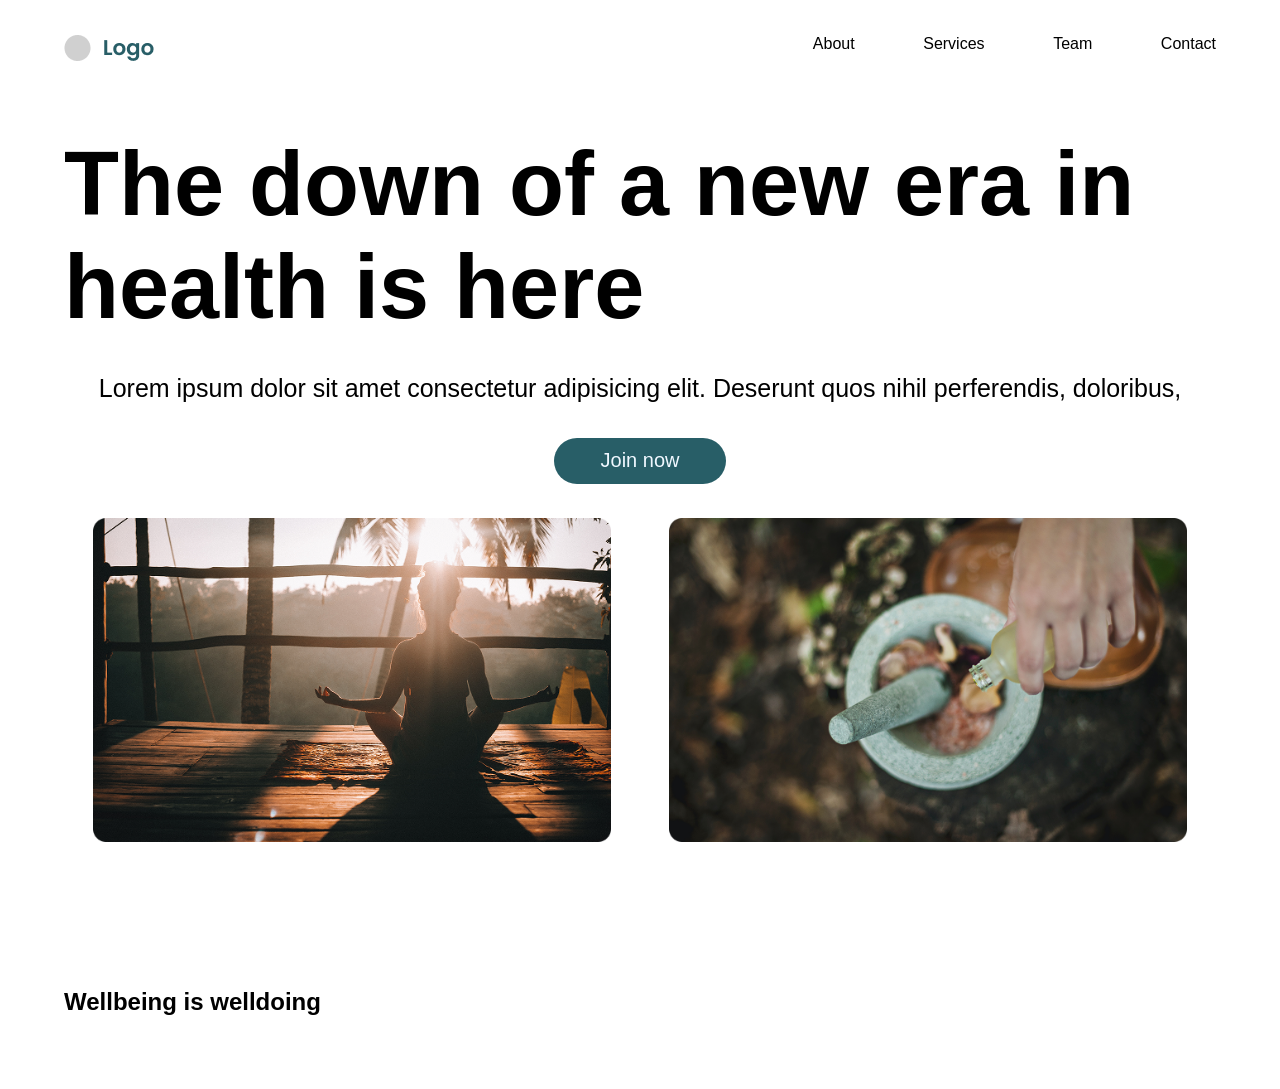
==== task6/index.html @ cd9bdf54 "task7" ====
<!DOCTYPE html>
<html lang="en">
<head>
    <meta charset="UTF-8">
    <meta name="viewport" content="width=device-width, initial-scale=1.0">
    <title>Document</title>
    <link rel="stylesheet" href="css/style.css">
</head>
<body>
    <nav>
        <div class="container">
            <div class="flex padding-top-bottom between">
                <img src="images/Logo.png" alt="">
                <ul class="flex between">
                    <li><a href="#">About</a></li>
                    <li><a href="#">Services</a></li>
                    <li><a href="#">Team</a></li>
                    <li><a href="#"></a>Contact</a></li>
                </ul>
            </div>
        </div>
    </nav>
    <section class="">
        <div class="container padding-top-bottom head">
            <h1>The down of a new era in health is here</h1>
            <p class="padding-top-bottom">Lorem ipsum dolor sit amet consectetur adipisicing elit. Deserunt quos nihil perferendis, doloribus,</p>
            <div class="flex btn">  
                <button class="flex">Join now</button>
            </div>
            <div class="flex img padding-top-bottom">
                <img src="images/jared-rice-xce530fBHrk-unsplash 1.png" alt="">
                <img src="images/katherine-hanlon-mod2s3-qFOc-unsplash 1.png" alt="">
            </div>
        </div>
    </section>
    <section class="padding-top-bottom">
        <div class="container">
            <h2 class="padding-top-bottom">Wellbeing is welldoing</h2>
            <div class="info">
                
            </div>
        </div>
    </section>
</body>
</html>
---- task6/css/style.css ----
*{
    padding: 0;
    margin: 0;
    box-sizing: border-box;
    font-family: sans-serif;
}
.container{
    width: 90%;
    margin: auto;
}
.flex{
    display: flex;
}
a{
    text-decoration: none;
    color: inherit;
}
ul{
    list-style:none ;
    width: 35%;
}
.padding-top-bottom{
    padding: 3% 0;
}
.between{
    justify-content: space-between;
}
h1{
    font-size: 90px;
}
.head p{
    text-align: center;
    font-size: 25px;
}
.btn{
    justify-content: center;
}
.head button{
    padding: 1% 4%;
    border-radius: 30px;
    border: none;
    background-color: #285E67;
    color: aliceblue;
    font-size: 20px;
}
.img{
    justify-content: space-around;
}
.img img{
    width: 45%;
}
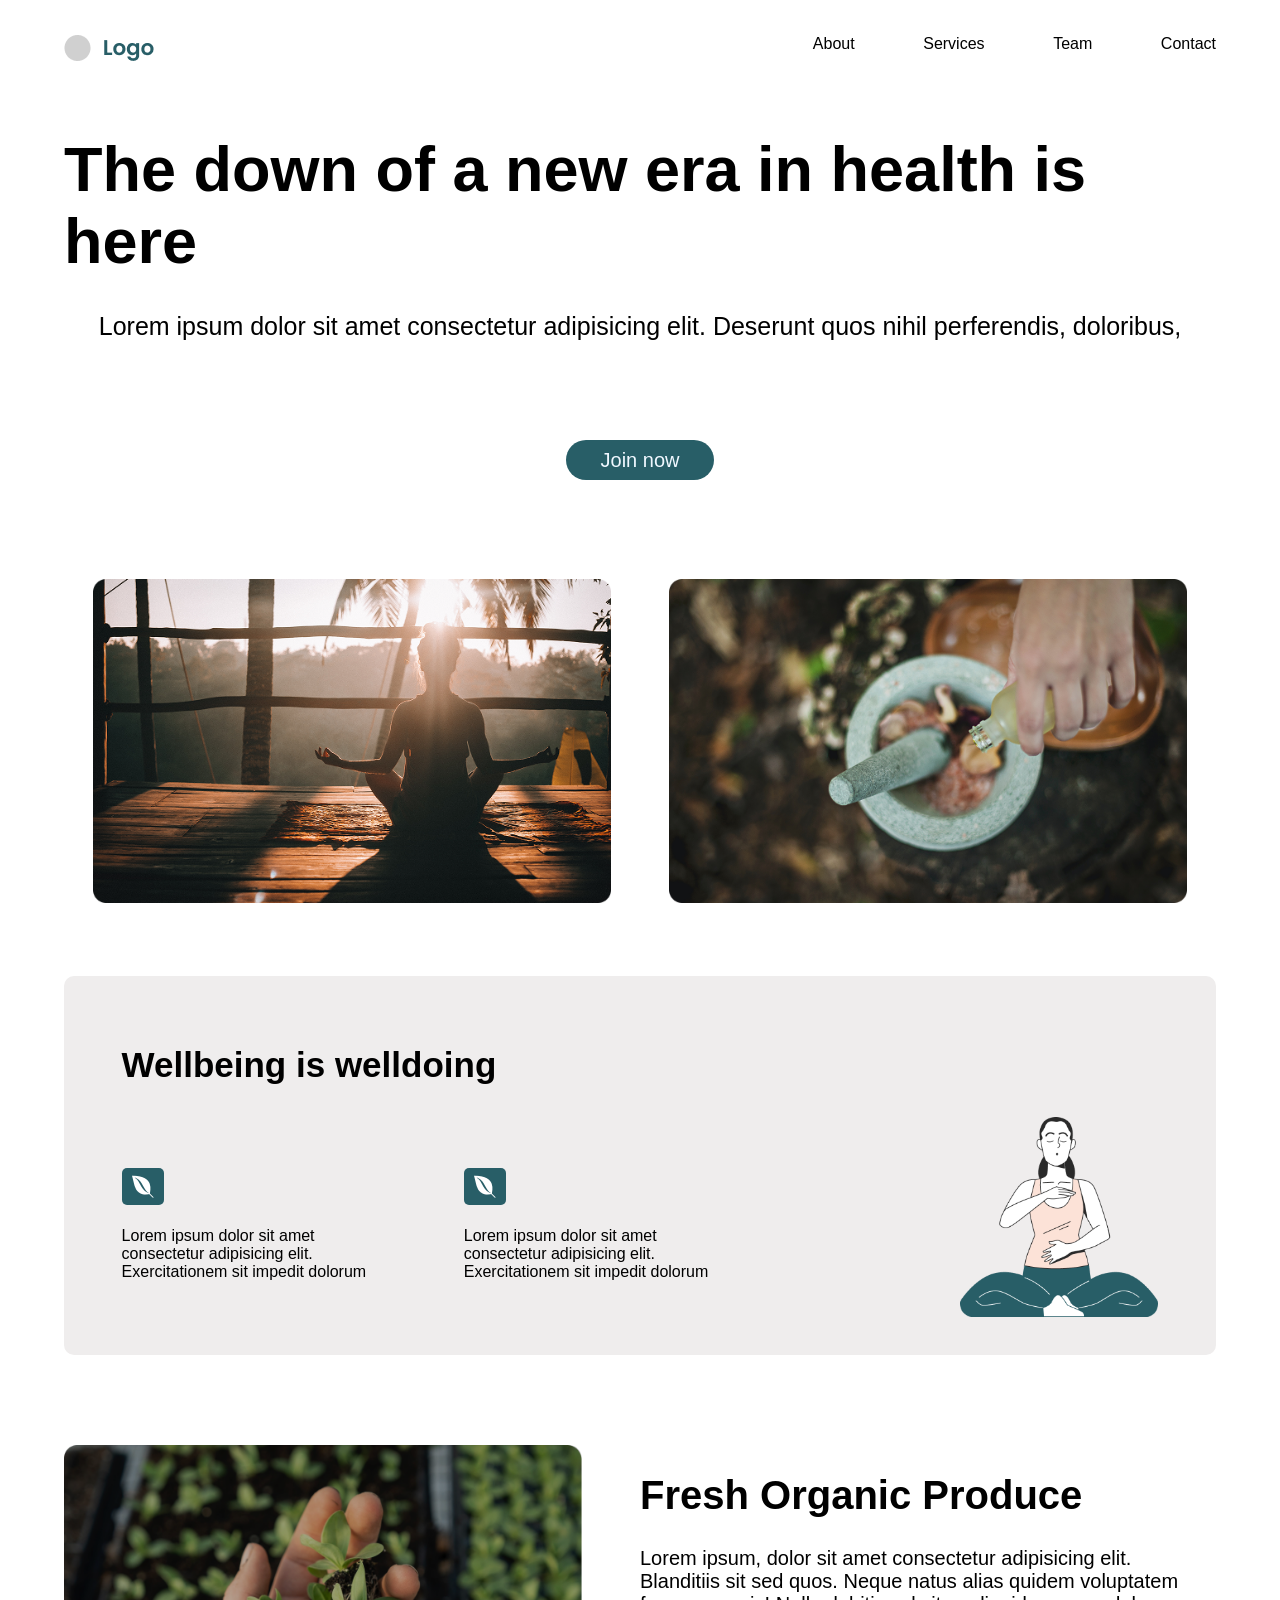
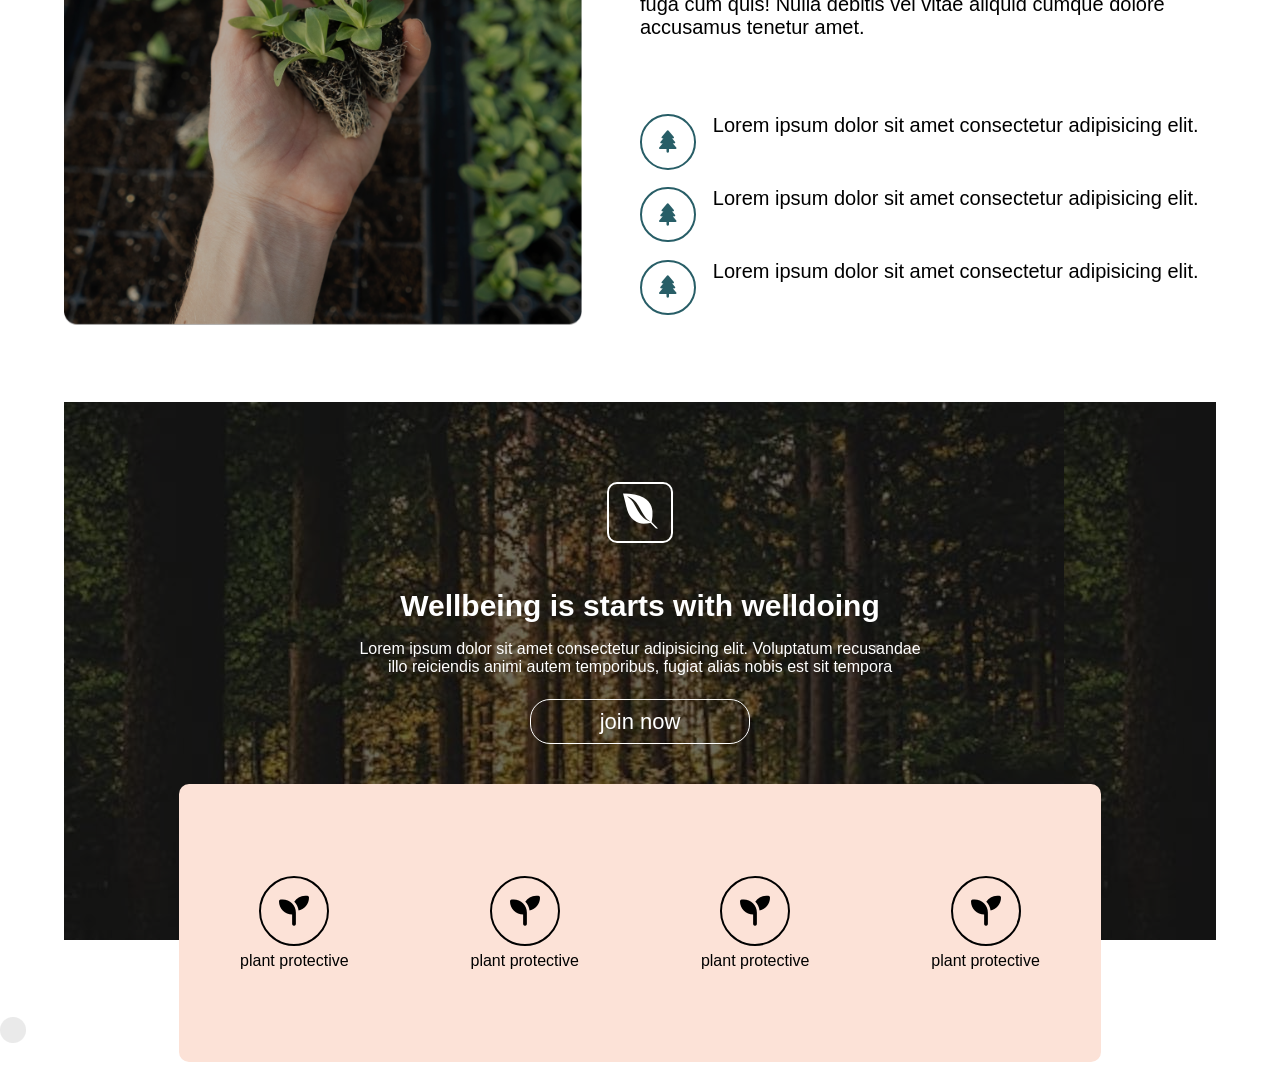
==== commit b88ef352: "task8" ====
--- a/task6/index.html
+++ b/task6/index.html
@@ -4,6 +4,7 @@
     <meta charset="UTF-8">
     <meta name="viewport" content="width=device-width, initial-scale=1.0">
     <title>Document</title>
+    <link rel="stylesheet" href="css/all.min.css">
     <link rel="stylesheet" href="css/style.css">
 </head>
 <body>
@@ -33,13 +34,97 @@
             </div>
         </div>
     </section>
-    <section class="padding-top-bottom">
+    <section class="padding-top-bottom container wellbeing">
         <div class="container">
-            <h2 class="padding-top-bottom">Wellbeing is welldoing</h2>
-            <div class="info">
-                
+            <h2 class="padding-top-bottom con">Wellbeing is welldoing</h2>
+            <div class="flex between">
+                <div class="info flex between">
+                    <div class="half-info">
+                        <i class="fa-brands fa-envira icon"></i>
+                        <p>Lorem ipsum dolor sit amet consectetur adipisicing elit.
+                            Exercitationem sit impedit dolorum  </p>
+                    </div>
+                    <div class="half-info">
+                        <i class="fa-brands fa-envira icon"></i>
+                        <p>Lorem ipsum dolor sit amet consectetur adipisicing elit.
+                            Exercitationem sit impedit dolorum  </p>
+                    </div>
+                </div>
+                <img src="images/Group.png" alt="" height="200px">
+            </div>
+    </section>
+    <section class="container padding-top-bottom ">
+        <div class="flex between">
+            <img src="images/Group 15.png" alt="" class="hand">
+            <div class="plant">
+                <h2>Fresh Organic Produce</h2>
+                <p>Lorem ipsum, dolor sit amet consectetur adipisicing elit. Blanditiis sit sed quos.
+                    Neque natus alias quidem voluptatem fuga cum quis! Nulla debitis vel vitae
+                    aliquid cumque dolore accusamus tenetur amet.</p>
+                <div class="flowers">
+                    <div class="flower flex">
+                        <div class="tree-div">
+                            <i class="fa-solid fa-tree tree"></i>
+                        </div>
+                        <p>Lorem ipsum dolor sit amet consectetur adipisicing elit.</p>
+                    </div>
+                    <div class="flower flex padding-top-bottom">
+                        <div class="tree-div">
+                            <i class="fa-solid fa-tree tree"></i>
+                        </div>
+                        <p>Lorem ipsum dolor sit amet consectetur adipisicing elit.</p>
+                    </div>
+                    <div class="flower flex">
+                        <div class="tree-div">
+                            <i class="fa-solid fa-tree tree"></i>
+                        </div>
+                        <p>Lorem ipsum dolor sit amet consectetur adipisicing elit.</p>
+                    </div>
+                </div>
+            </div>
+        </div>
+        </div>
+    </section>
+    <section class=" padding-top-bottom container ">
+        <div class="bg-img">
+            <div class="black">
+                <div class="infos padding-top-bottom">
+                    <div class="icn block">
+                        <i class="fa-brands fa-envira "></i>
+                    </div>
+                    <h3>Wellbeing is starts with welldoing</h3>
+                    <p>Lorem ipsum dolor sit amet consectetur adipisicing elit. Voluptatum recusandae illo reiciendis animi autem temporibus,
+                        fugiat alias nobis est sit tempora</p>
+                    <button class="btn">
+                        join now
+                    </button>
+                </div>
+                <div class="plant-protective flex between">
+                    <div class="icon-pro flex">
+                        <i class="fa-solid fa-seedling block prot"></i>
+                        <span>plant protective</span>
+                    </div>
+                    <div class="icon-pro flex">
+                        <i class="fa-solid fa-seedling block prot"></i>
+                        <span>plant protective</span>
+                    </div>
+                    <div class="icon-pro flex">
+                        <i class="fa-solid fa-seedling block prot"></i>
+                        <span>plant protective</span>
+                    </div>
+                    <div class="icon-pro flex">
+                        <i class="fa-solid fa-seedling block prot"></i>
+                        <span>plant protective</span>
+                    </div>
+                </div>
             </div>
         </div>
     </section>
+    <footer class="flex between padding-top-bottom ">
+        <div>
+            <img src="images/Logo (1).png" alt="">
+            
+        </div>
+    </footer>
 </body>
 </html>
--- a/task6/css/style.css
+++ b/task6/css/style.css
@@ -25,8 +25,11 @@
 .between{
     justify-content: space-between;
 }
+.block{
+    display: block;
+}
 h1{
-    font-size: 90px;
+    font-size: 63px;
 }
 .head p{
     text-align: center;
@@ -49,4 +52,128 @@
 .img img{
     width: 45%;
 }
-   +.wellbeing{
+    background-color: #efeded;
+    border-radius: 10px;
+    margin-bottom: 4%;
+}
+.con{
+    font-size: 35px;
+}
+.info{
+    width: 60%;
+    margin-top: 5%;
+
+}
+.half-info{
+    width: 45%;
+}
+.icon{
+    background-color:#285E67;
+    display: inline-block;
+    padding: 2%;
+    border-radius: 5px;
+    color: white;
+    font-size: 25px;
+    margin-bottom: 8%;
+    width: 15%;
+}
+.hand{
+    width: 45%;
+}
+.plant{
+    width: 50%;
+}
+.plant h2{
+    font-size: 40px;
+    padding: 5% 0;
+}
+.plant p{
+    font-size: 20px;
+    padding-bottom: 3%;
+}
+.flowers{
+    padding-top: 10%;
+    font-size:50px;
+}
+.tree-div{
+    margin-right: 3%;
+    padding:1% ;
+    border: 2px solid #285E67;
+    color: #285E67;
+    border-radius: 50%;
+    font-size: 20px;
+}
+.tree{
+    display: inline-flex;
+    justify-content: center;
+    text-align: center;
+    width: 40px;
+    height: 40px;
+    align-items: center;
+}
+.bg-img{
+    background-image: url(../images/51cTpzsEMrL._AC_UF1000\,1000_QL80_.jpg);
+    position: relative;
+}
+.black{
+    background-color: #00000094;
+}
+.infos{
+    color: white;
+    margin: auto;
+    width: 50%;
+    text-align: center;
+    padding-bottom: 15%;
+}
+.icn{
+    font-size: 40px;
+    border: 2px solid white;
+    margin: 8% auto;
+    border-radius: 10px;
+    width: fit-content; 
+    padding: 1%;
+}
+.infos h3{
+    font-size: 30px;
+    margin-bottom: 3%;
+}
+.btn{
+    font-size: 22px;
+    border: 1px solid white;
+    border-radius: 20px;
+    padding: 1.5% 12%;
+    margin: 4% 0;
+    background-color: transparent;
+    color: white;
+}
+.plant-protective{
+    position: absolute;
+    background-color: #FCE2D7;
+    top: 71%;
+    padding: 8% 0%;
+    width: 80%;
+    left: 10%;
+    border-radius: 10px;
+    justify-content: space-around;
+    align-items: center;
+}
+.icon-pro{
+    width: 20%;
+    flex-direction: column;
+    align-items: center;
+    justify-content: center;
+    text-align: center;
+}
+.prot{
+    font-size: 30px;
+    border: 2px solid black;
+    border-radius: 50%;
+    padding: 2%;
+    display: inline-flex;
+    align-items: center;
+    justify-content: center;
+    width: 70px;
+    height: 70px;
+    margin-bottom: 3%;
+}
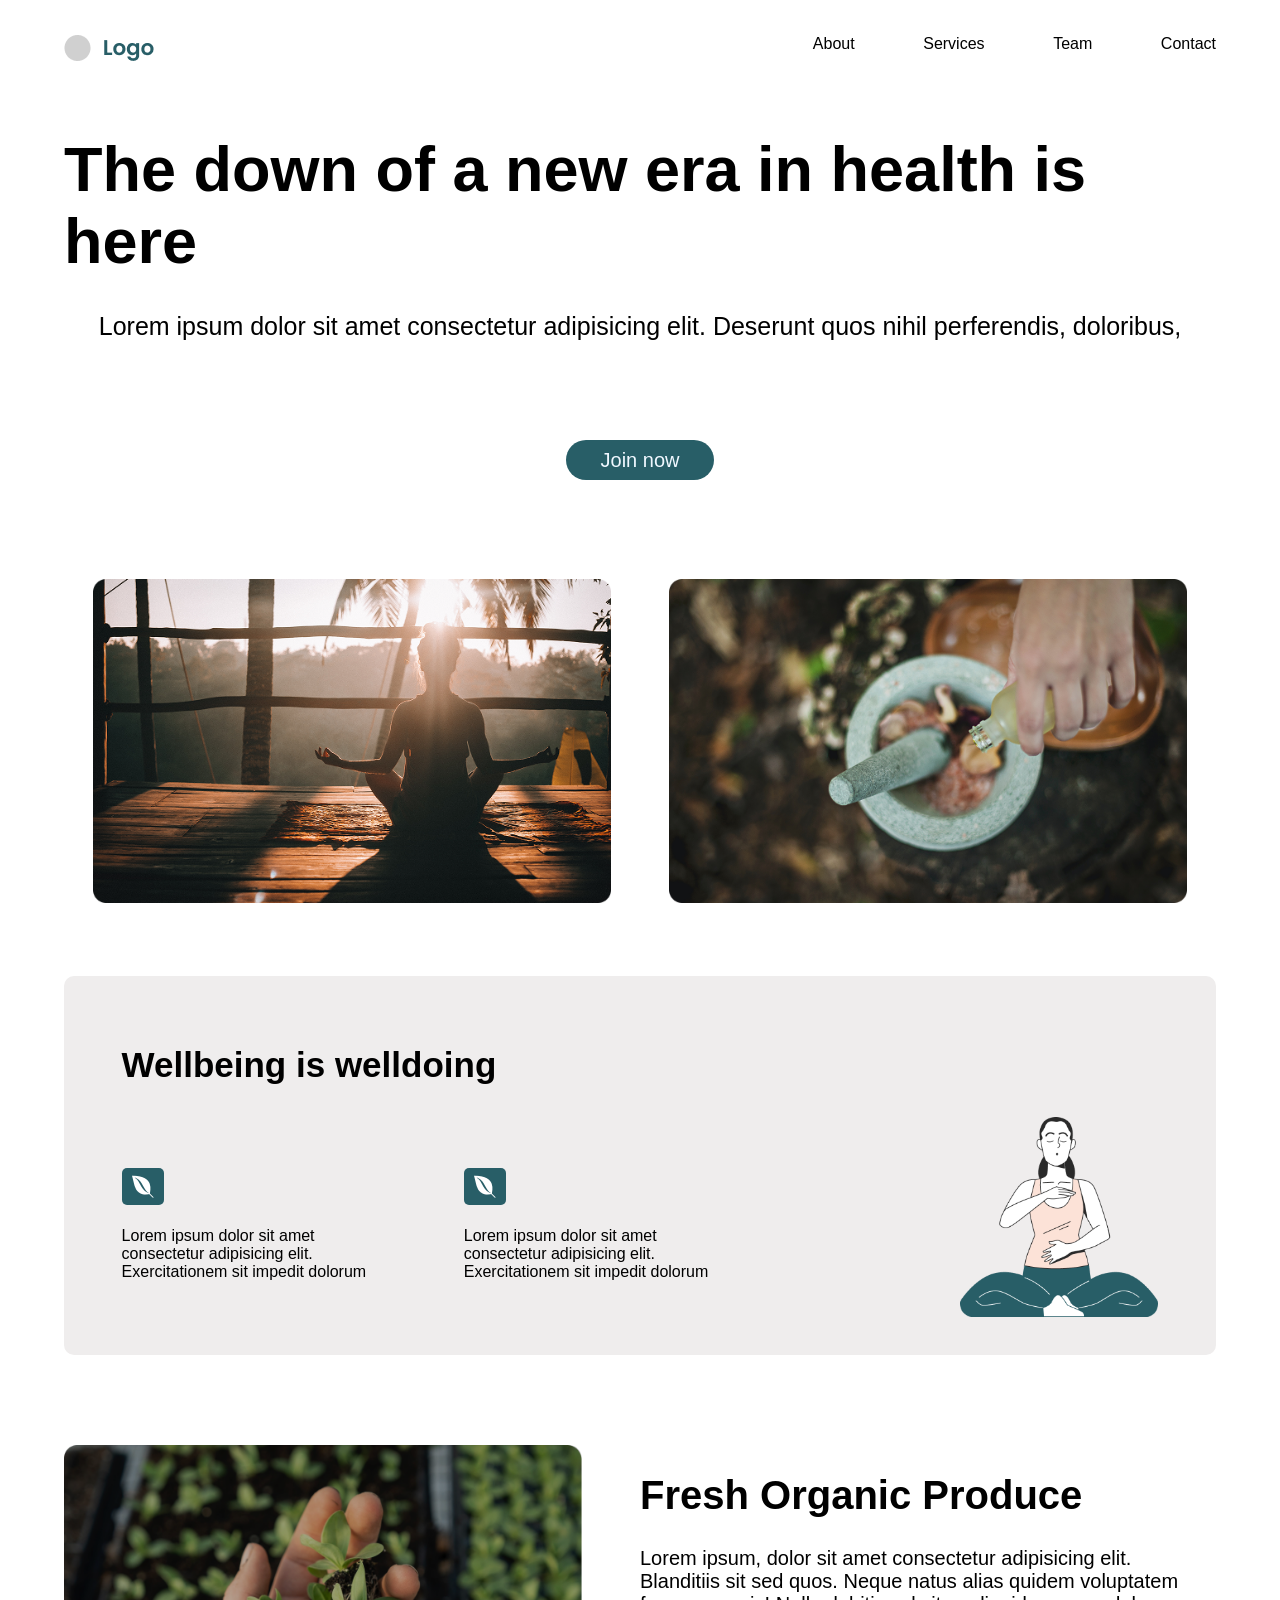
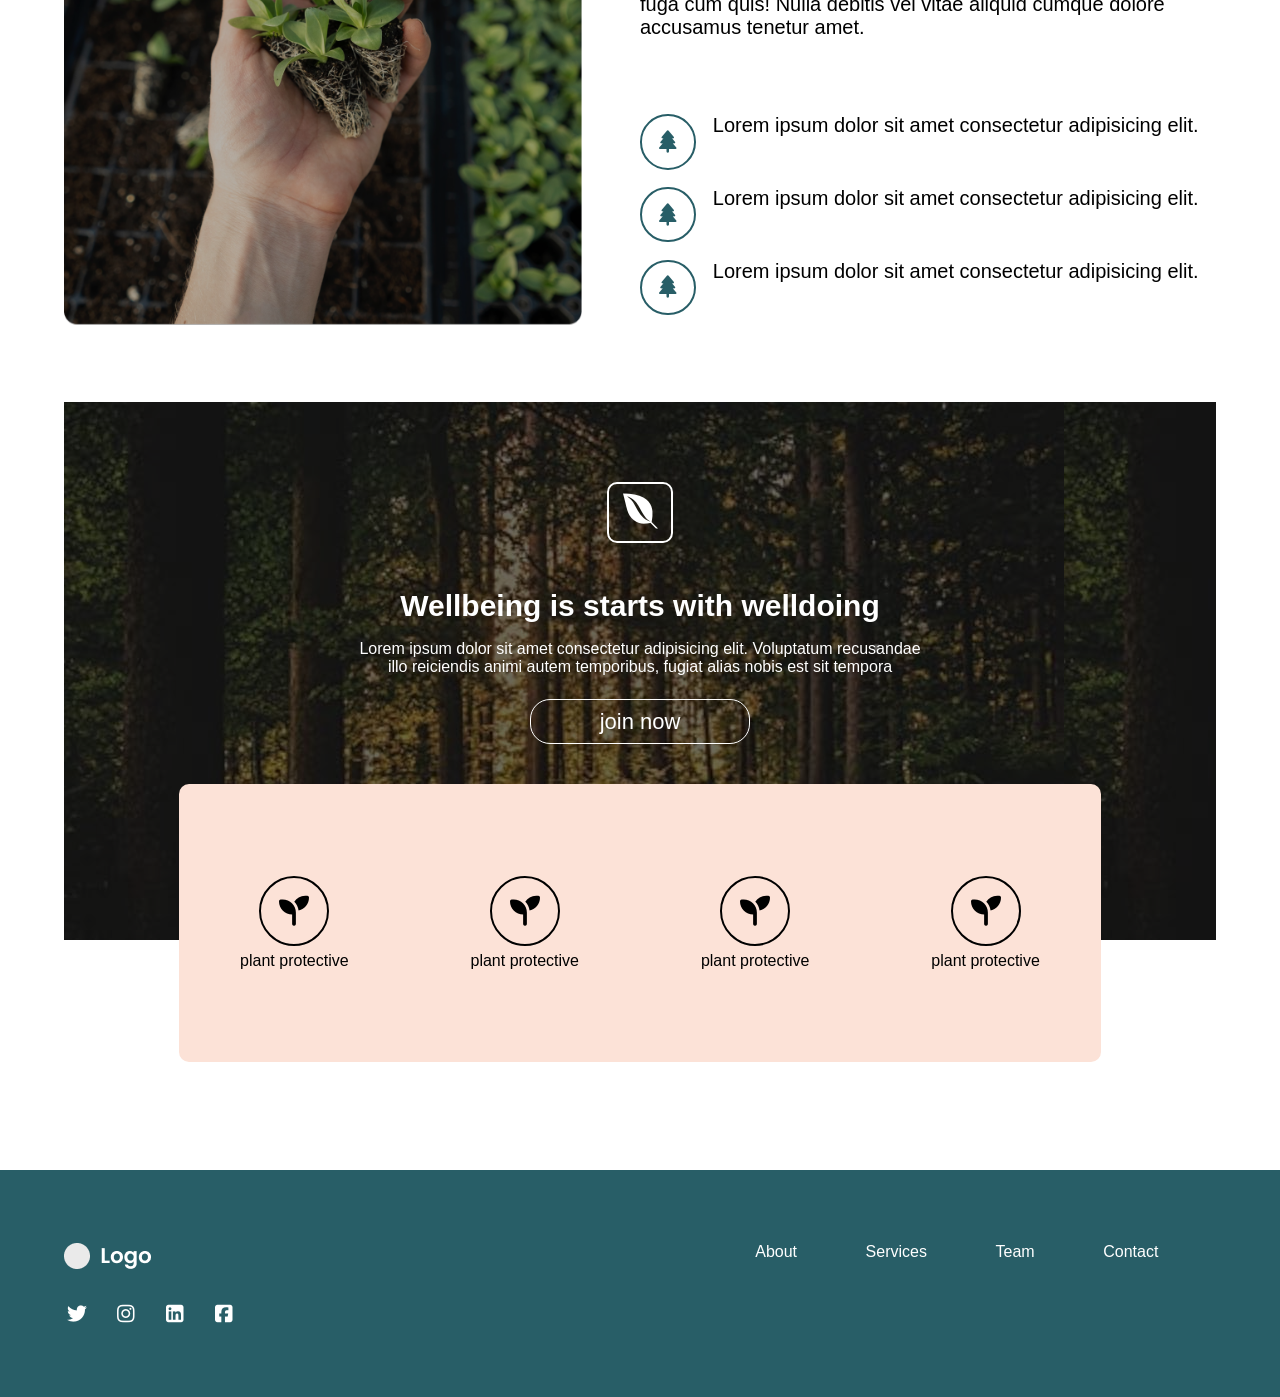
==== commit d2934d09: "task6" ====
--- a/task6/index.html
+++ b/task6/index.html
@@ -6,6 +6,7 @@
     <title>Document</title>
     <link rel="stylesheet" href="css/all.min.css">
     <link rel="stylesheet" href="css/style.css">
+    <link rel="stylesheet" href="css/media.css">
 </head>
 <body>
     <nav>
@@ -16,7 +17,7 @@
                     <li><a href="#">About</a></li>
                     <li><a href="#">Services</a></li>
                     <li><a href="#">Team</a></li>
-                    <li><a href="#"></a>Contact</a></li>
+                    <li><a href="#Contact"></a>Contact</a></li>
                 </ul>
             </div>
         </div>
@@ -120,10 +121,23 @@
             </div>
         </div>
     </section>
-    <footer class="flex between padding-top-bottom ">
-        <div>
-            <img src="images/Logo (1).png" alt="">
-            
+    <footer class="flex between padding-top-bottom"  id="Contact">
+        <div class="container">
+            <div class=" padding-top-bottom flex between">
+                <img src="images/Logo (1).png" alt="">
+                <ul class="flex between f-ul">
+                        <li><a href="#">About</a></li>
+                        <li><a href="#">Services</a></li>
+                        <li><a href="#">Team</a></li>
+                        <li><a href="#"></a>Contact</a></li>
+                </ul>
+            </div>
+            <div class="f-icons flex between">
+                    <i class="fa-brands fa-twitter"></i>
+                    <i class="fa-brands fa-instagram"></i>
+                    <i class="fa-brands fa-square-linkedin"></i>
+                    <i class="fa-brands fa-square-facebook"></i>
+            </div>
         </div>
     </footer>
 </body>
--- a/task6/css/style.css
+++ b/task6/css/style.css
@@ -176,4 +176,19 @@
     width: 70px;
     height: 70px;
     margin-bottom: 3%;
+}
+footer{
+    background-color: #285E67;
+    margin-top: 15%;
+}
+.f-ul{
+    color: white;
+    padding-right: 5%;
+    width: 40%;
+}
+.f-icons{
+    width: 15%;
+    color: white;
+    font-size: 20px;
+    padding-bottom: 3%;
 }
--- a/task6/css/media.css
+++ b/task6/css/media.css
@@ -0,0 +1,180 @@
+@media (max-width: 767px) {
+  .container {
+    width: 95% !important;
+  }
+nav .flex.between,
+nav ul.flex.between {
+    flex-direction: column !important;
+    align-items: center !important;
+    gap: 15px;
+  }
+ul {
+    width: 100% !important;
+    padding: 0;
+  }
+  h1 {
+    font-size: 32px !important;
+    text-align: center;
+  }
+
+  .head p {
+    font-size: 16px !important;
+  }
+  .img {
+    flex-direction: column !important;
+    align-items: center !important;
+    gap: 15px;
+  }
+  .img img {
+    width: 100% !important;
+  }
+  .wellbeing .flex.between {
+    flex-direction: column !important;
+    align-items: center !important;
+  }
+  .info {
+    width: 100% !important;
+    flex-direction: column !important;
+    margin-top: 0 !important;
+  }
+  .half-info {
+    width: 100% !important;
+    margin-bottom: 20px;
+    text-align: center;
+  }
+  .icon {
+    width: auto !important;
+    padding: 10px 15px !important;
+  }
+  .wellbeing img[height="200px"] {
+    width: 100% !important;
+    height: auto !important;
+    margin-top: 20px;
+  }
+  section .flex.between {
+    flex-direction: column !important;
+    align-items: center !important;
+  }
+  .hand {
+    width: 100% !important;
+    margin-bottom: 25px;
+  }
+  .plant {
+    width: 100% !important;
+    text-align: center;
+  }
+  .plant h2 {
+    font-size: 28px !important;
+  }
+  .plant p {
+    font-size: 16px !important;
+  }
+  .flower.flex {
+    flex-direction: column !important;
+    align-items: center !important;
+    text-align: center;
+    margin-bottom: 15px;
+  }
+
+  .tree-div {
+    margin-right: 0 !important;
+    margin-bottom: 10px;
+  }
+  .infos {
+    width: 90% !important;
+    padding-bottom: 25% !important;
+  }
+
+  .infos h3 {
+    font-size: 22px !important;
+  }
+
+  .infos p {
+    font-size: 14px !important;
+  }
+
+  .plant-protective {
+    position: relative !important;
+    top: 0 !important;
+    left: 0 !important;
+    width: 90% !important;
+    margin: -40px auto 30px auto !important;
+    flex-wrap: wrap !important;
+    gap: 20px;
+    padding: 5% 2% !important;
+  }
+  .icon-pro {
+    width: 45% !important;
+  }
+  footer {
+    margin-top: 50px !important;
+  }
+
+  footer .flex.between {
+    flex-direction: column !important;
+    align-items: center !important;
+    gap: 15px;
+    text-align: center;
+  }
+
+  .f-ul {
+    width: 100% !important;
+    padding-right: 0 !important;
+  }
+
+  .f-icons {
+    width: 60% !important;
+    margin: 15px auto 0 auto;
+  }
+}
+@media (min-width: 768px) and (max-width: 1024px) {
+
+  .container {
+    width: 92% !important;
+  }
+  ul, .f-ul {
+    width: 50% !important;
+  }
+  h1 {
+    font-size: 45px !important;
+  }
+  .info {
+    width: 55% !important;
+  }
+
+  .half-info {
+    width: 48% !important;
+  }
+
+  .icon {
+    width: 25% !important;
+  }
+  .hand {
+    width: 48% !important;
+    object-fit: cover;
+  }
+
+  .plant {
+    width: 48% !important;
+  }
+
+  .plant h2 {
+    font-size: 30px !important;
+  }
+  .infos {
+    width: 70% !important;
+  }
+
+  .plant-protective {
+    width: 90% !important;
+    left: 5% !important;
+    top: 75% !important;
+  }
+
+  .icon-pro {
+    width: 22% !important;
+  }
+  .f-icons {
+    width: 25% !important;
+  }
+}
